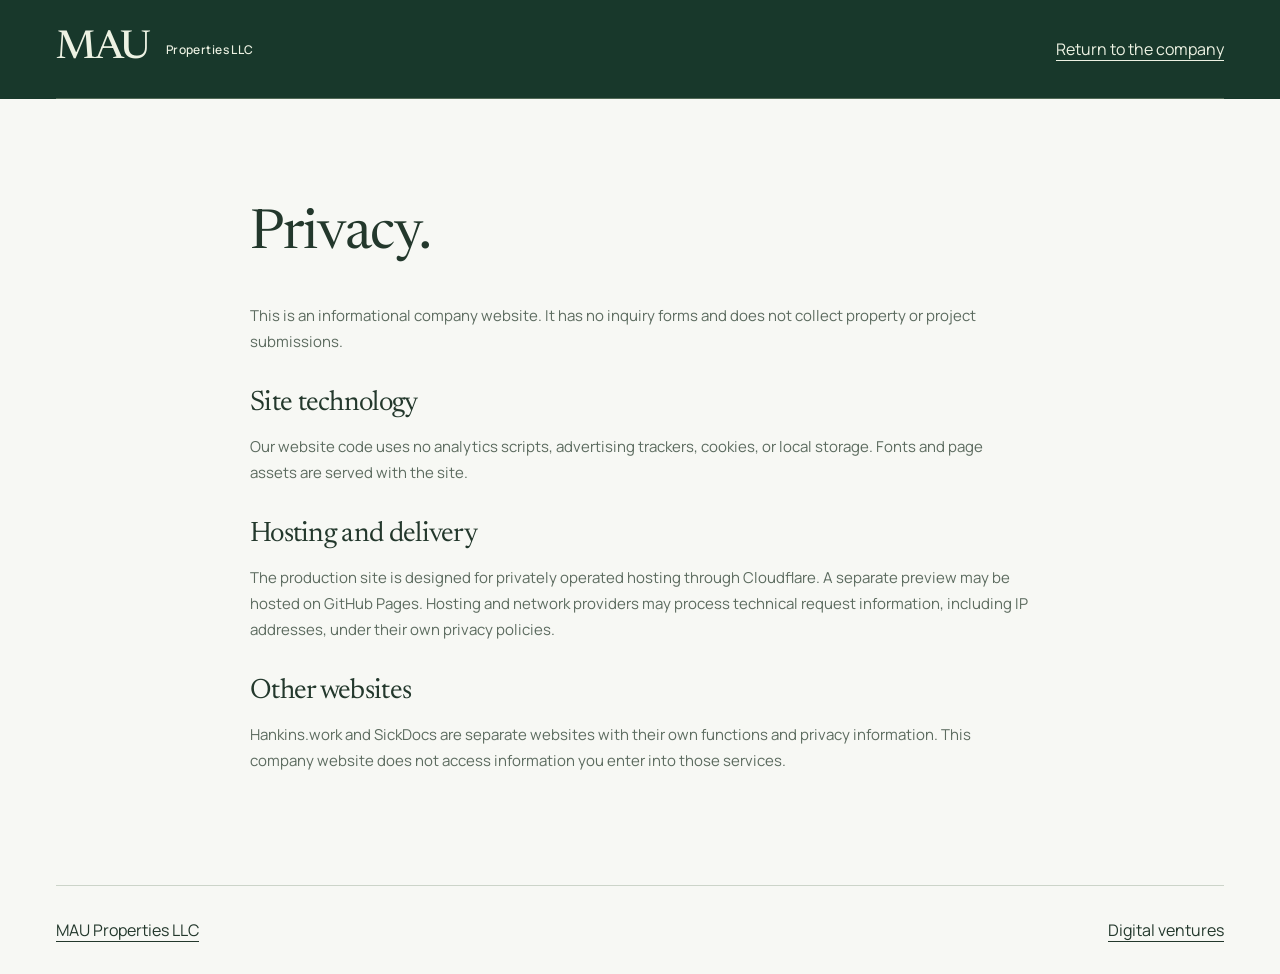
==== privacy.html @ 335e6a48 "Build MAU Properties LLC real estate and digital ventures site" ====
<!doctype html><html lang="en"><head><meta charset="utf-8"><meta name="viewport" content="width=device-width,initial-scale=1"><meta name="theme-color" content="#18382b"><title>Privacy — MAU Properties LLC</title><meta name="description" content="Privacy information for the MAU Properties LLC company website."><link rel="stylesheet" href="styles.css"><link rel="icon" href="assets/mark.svg" type="image/svg+xml"></head><body><div class="legal-header"><header class="header wrap"><a class="wordmark" href="./"><span>MAU</span><span>Properties LLC</span></a><a href="./">Return to the company</a></header></div><main class="legal wrap"><h1>Privacy.</h1><p>This is an informational company website. It has no inquiry forms and does not collect property or project submissions.</p><h2>Site technology</h2><p>Our website code uses no analytics scripts, advertising trackers, cookies, or local storage. Fonts and page assets are served with the site.</p><h2>Hosting and delivery</h2><p>The production site is designed for privately operated hosting through Cloudflare. A separate preview may be hosted on GitHub Pages. Hosting and network providers may process technical request information, including IP addresses, under their own privacy policies.</p><h2>Other websites</h2><p>Hankins.work and SickDocs are separate websites with their own functions and privacy information. This company website does not access information you enter into those services.</p></main><footer class="footer wrap"><a href="./">MAU Properties LLC</a><a href="./#ventures">Digital ventures</a></footer></body></html>
---- styles.css ----
@font-face{font-family:Newsreader;src:url('assets/newsreader.ttf') format('truetype');font-weight:200 800;font-style:normal;font-display:swap}@font-face{font-family:Manrope;src:url('assets/manrope.ttf') format('truetype');font-weight:200 800;font-style:normal;font-display:swap}
:root{--green:#18382b;--paper:#f7f8f4;--ink:#23382c;--muted:#5c6b5f;--line:#ccd4c9;--lime:#dae6b1;--light:#edf2e3;--sans:Manrope,Arial,sans-serif;--serif:Newsreader,Georgia,serif}*{box-sizing:border-box}html{scroll-behavior:smooth;scroll-padding-top:35px;scrollbar-width:thin;scrollbar-color:#7b9078 var(--paper)}body{margin:0;font:16px/1.75 var(--sans);background:var(--paper);color:var(--ink)}::selection{background:var(--lime);color:var(--green)}a{color:inherit;text-underline-offset:5px}a:focus-visible{outline:3px solid #779438;outline-offset:6px}.green-surface a:focus-visible{outline-color:var(--lime)}svg{fill:none;stroke:currentColor;stroke-width:1.5;stroke-linecap:round;stroke-linejoin:round}.wrap{width:min(1264px,calc(100% - 112px));margin-inline:auto}.skip{position:absolute;top:-100px;left:20px;z-index:10;background:var(--lime);color:var(--green);padding:12px 20px}.skip:focus{top:12px}.green-surface{background:var(--green);color:var(--light)}.header{display:flex;justify-content:space-between;align-items:center;padding:29px 0;border-bottom:1px solid #536a58}.wordmark{display:flex;align-items:center;gap:16px;text-decoration:none;white-space:nowrap}.wordmark>span:first-child{font:500 40px/1 var(--serif);letter-spacing:-.035em}.wordmark>span:last-child{font-size:12px;font-weight:550;letter-spacing:.035em}.header nav{display:flex;gap:34px;font-size:12px}.header nav a{text-decoration:none;padding-block:8px}.header nav a:hover{color:var(--lime)}.hero{display:grid;grid-template-columns:1.65fr 1fr;gap:90px;align-items:end;padding-block:105px 91px}.hero h1{font:400 clamp(57px,6.2vw,88px)/1.02 var(--serif);letter-spacing:-.035em;margin:0;max-width:800px;text-wrap:balance}.hero h1 em{font-style:normal;color:var(--lime)}.hero-copy>p{font-size:16px;color:#d6e0cf;line-height:1.8;max-width:400px;margin:29px 0}.button{display:inline-flex;align-items:center;gap:42px;background:var(--lime);color:var(--green);font-size:12px;font-weight:750;text-decoration:none;padding:15px 21px;border-radius:3px;transition:background .2s}.button svg{width:21px;height:21px}.button:hover{background:#f0f5d8}.hero-branches{padding-bottom:2px}.hero-branches>a{position:relative;display:block;border-top:1px solid #75876e;padding:25px 40px 28px 0;text-decoration:none}.hero-branches>a:last-child{border-bottom:1px solid #75876e}.hero-branches>a>span{font:400 34px/1.2 var(--serif)}.hero-branches p{font-size:12px;color:#d0daca;margin:8px 0 0}.hero-branches svg{position:absolute;width:23px;height:23px;right:0;top:29px;transition:transform .3s cubic-bezier(.16,1,.3,1)}.hero-branches a:hover svg{transform:translate(4px,-4px)}.hero-branches a:hover>span{color:var(--lime)}.hero-baseline{display:flex;justify-content:space-between;gap:25px;font-size:12px;color:#c4d0bd;border-top:1px solid #536a58;padding-block:20px}.property{display:grid;grid-template-columns:1.2fr 1fr;gap:110px;padding-block:105px}h2{font:400 clamp(38px,4vw,56px)/1.12 var(--serif);letter-spacing:-.025em;margin:0;text-wrap:balance}.property-copy>p,.company p{font-size:14px;line-height:1.9;color:var(--muted);margin:20px 0;max-width:65ch}.property-copy>p:first-child,.company p:first-child{margin-top:0}.property-copy .lead,.company .lead{font-size:20px;line-height:1.65;color:var(--ink)}.property-principles{display:flex;gap:21px;flex-wrap:wrap;font-size:12px;color:var(--ink);margin-top:29px;padding-top:20px;border-top:1px solid var(--line)}.property-principles span:before{content:'';display:inline-block;width:5px;height:5px;background:#62794d;margin-right:8px}.ventures{background:#e7ecdf;padding-block:88px 98px}.section-heading{display:flex;justify-content:space-between;align-items:end;gap:90px;margin-bottom:55px}.section-heading>p{font-size:14px;color:#4f634b;max-width:350px;margin:0 0 4px}.venture-row{display:grid;grid-template-columns:1.2fr 1fr;gap:110px;border-top:1px solid #b8c5b0;padding-block:39px 43px}.venture-row:last-child{border-bottom:1px solid #b8c5b0}.venture-name h3{font:400 clamp(32px,3.5vw,47px)/1.2 var(--serif);letter-spacing:-.025em;margin:0 0 8px}.project-dot{color:#647846}.venture-name>span{font-size:12px;color:#52674d}.venture-description>p{font-size:14px;color:#4f634b;line-height:1.9;margin:0 0 16px;max-width:65ch}.venture-description .availability{font-size:12px;color:#4f634b;margin-bottom:24px}.project-link{display:inline-flex;align-items:center;gap:22px;font-size:12px;font-weight:750;text-decoration:none;border-bottom:1px solid #63795a;padding-bottom:5px}.project-link svg{width:16px;height:16px;transition:transform .3s cubic-bezier(.16,1,.3,1)}.project-link:hover svg{transform:translate(3px,-3px)}.company{display:grid;grid-template-columns:1.2fr 1fr;gap:110px;padding-block:98px 110px}.footer{display:flex;gap:30px;justify-content:space-between;align-items:center;border-top:1px solid var(--line);padding-block:30px}.footer .wordmark>span:first-child{font-size:32px}.footer .wordmark>span:last-child{font-size:12px}.footer>p{font-size:12px;color:var(--muted)}.footer>div{display:flex;gap:25px;font-size:12px;color:var(--muted)}.legal{max-width:780px;padding-block:70px 95px;min-height:70vh}.legal h1{font:400 55px/1.1 var(--serif);letter-spacing:-.025em}.legal h2{font-size:28px;margin-top:32px}.legal p{font-size:15px;color:var(--muted)}.legal-header{background:var(--green);color:var(--light)}
@media(max-width:1100px){.wrap{width:calc(100% - 72px)}.hero{gap:45px;grid-template-columns:1.7fr 1fr}.hero h1{font-size:66px}.property,.venture-row,.company{gap:65px}.hero-branches>a>span{font-size:29px}.footer{flex-wrap:wrap}.footer>div{margin-left:auto}}
@media(max-width:760px){.wrap{width:calc(100% - 40px)}.header{padding-block:25px;align-items:center;gap:20px}.wordmark{gap:10px}.wordmark>span:first-child{font-size:33px}.wordmark>span:last-child{font-size:12px}.header nav{gap:15px;font-size:12px}.header nav a:not(:nth-child(2)){display:none}.hero{grid-template-columns:1fr;padding-block:57px 43px;gap:42px}.hero h1{font-size:clamp(46px,9.6vw,68px);line-height:1.05}.hero-copy>p{font-size:14px;max-width:360px;margin-block:24px}.hero-branches>a{padding-block:22px}.hero-branches>a>span{font-size:29px}.hero-branches svg{top:24px}.hero-baseline{font-size:12px;flex-wrap:wrap;gap:5px;padding-block:18px}.property,.company{grid-template-columns:1fr;gap:28px;padding-block:62px}.property-copy .lead,.company .lead{font-size:19px}.property-principles{font-size:12px;gap:16px}.ventures{padding-block:62px}.section-heading{display:block;margin-bottom:35px}.section-heading>p{margin-top:22px;font-size:14px;max-width:350px}.venture-row{grid-template-columns:1fr;gap:23px;padding-block:32px}.venture-name h3{font-size:38px}.venture-description>p{font-size:14px}.company{padding-bottom:68px}.footer{gap:15px;padding-block:25px}.footer>p{margin:0}.footer>div{width:100%;justify-content:space-between;margin:8px 0 0;gap:15px;font-size:12px}.legal{padding-block:45px}.legal h1{font-size:42px}}
@media(prefers-reduced-motion:reduce){html{scroll-behavior:auto}*,*:before,*:after{transition:none!important;animation:none!important}}
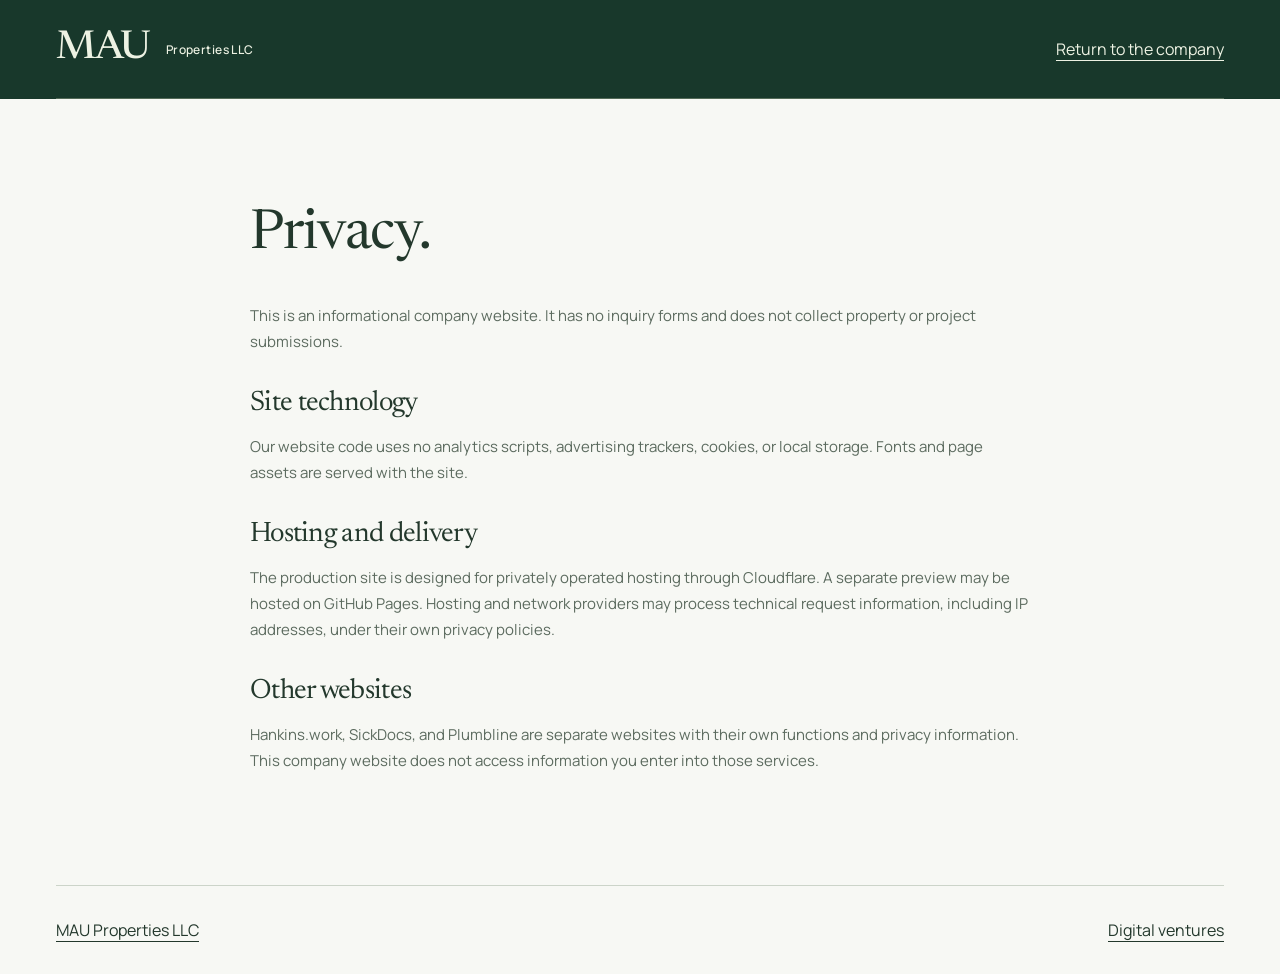
==== commit 7263af30: "Add Plumbline and Veyra to MAU digital ventures" ====
--- a/privacy.html
+++ b/privacy.html
@@ -1 +1 @@
-<!doctype html><html lang="en"><head><meta charset="utf-8"><meta name="viewport" content="width=device-width,initial-scale=1"><meta name="theme-color" content="#18382b"><title>Privacy — MAU Properties LLC</title><meta name="description" content="Privacy information for the MAU Properties LLC company website."><link rel="stylesheet" href="styles.css"><link rel="icon" href="assets/mark.svg" type="image/svg+xml"></head><body><div class="legal-header"><header class="header wrap"><a class="wordmark" href="./"><span>MAU</span><span>Properties LLC</span></a><a href="./">Return to the company</a></header></div><main class="legal wrap"><h1>Privacy.</h1><p>This is an informational company website. It has no inquiry forms and does not collect property or project submissions.</p><h2>Site technology</h2><p>Our website code uses no analytics scripts, advertising trackers, cookies, or local storage. Fonts and page assets are served with the site.</p><h2>Hosting and delivery</h2><p>The production site is designed for privately operated hosting through Cloudflare. A separate preview may be hosted on GitHub Pages. Hosting and network providers may process technical request information, including IP addresses, under their own privacy policies.</p><h2>Other websites</h2><p>Hankins.work and SickDocs are separate websites with their own functions and privacy information. This company website does not access information you enter into those services.</p></main><footer class="footer wrap"><a href="./">MAU Properties LLC</a><a href="./#ventures">Digital ventures</a></footer></body></html>
+<!doctype html><html lang="en"><head><meta charset="utf-8"><meta name="viewport" content="width=device-width,initial-scale=1"><meta name="theme-color" content="#18382b"><title>Privacy — MAU Properties LLC</title><meta name="description" content="Privacy information for the MAU Properties LLC company website."><link rel="stylesheet" href="styles.css"><link rel="icon" href="assets/mark.svg" type="image/svg+xml"></head><body><div class="legal-header"><header class="header wrap"><a class="wordmark" href="./"><span>MAU</span><span>Properties LLC</span></a><a href="./">Return to the company</a></header></div><main class="legal wrap"><h1>Privacy.</h1><p>This is an informational company website. It has no inquiry forms and does not collect property or project submissions.</p><h2>Site technology</h2><p>Our website code uses no analytics scripts, advertising trackers, cookies, or local storage. Fonts and page assets are served with the site.</p><h2>Hosting and delivery</h2><p>The production site is designed for privately operated hosting through Cloudflare. A separate preview may be hosted on GitHub Pages. Hosting and network providers may process technical request information, including IP addresses, under their own privacy policies.</p><h2>Other websites</h2><p>Hankins.work, SickDocs, and Plumbline are separate websites with their own functions and privacy information. This company website does not access information you enter into those services.</p></main><footer class="footer wrap"><a href="./">MAU Properties LLC</a><a href="./#ventures">Digital ventures</a></footer></body></html>
